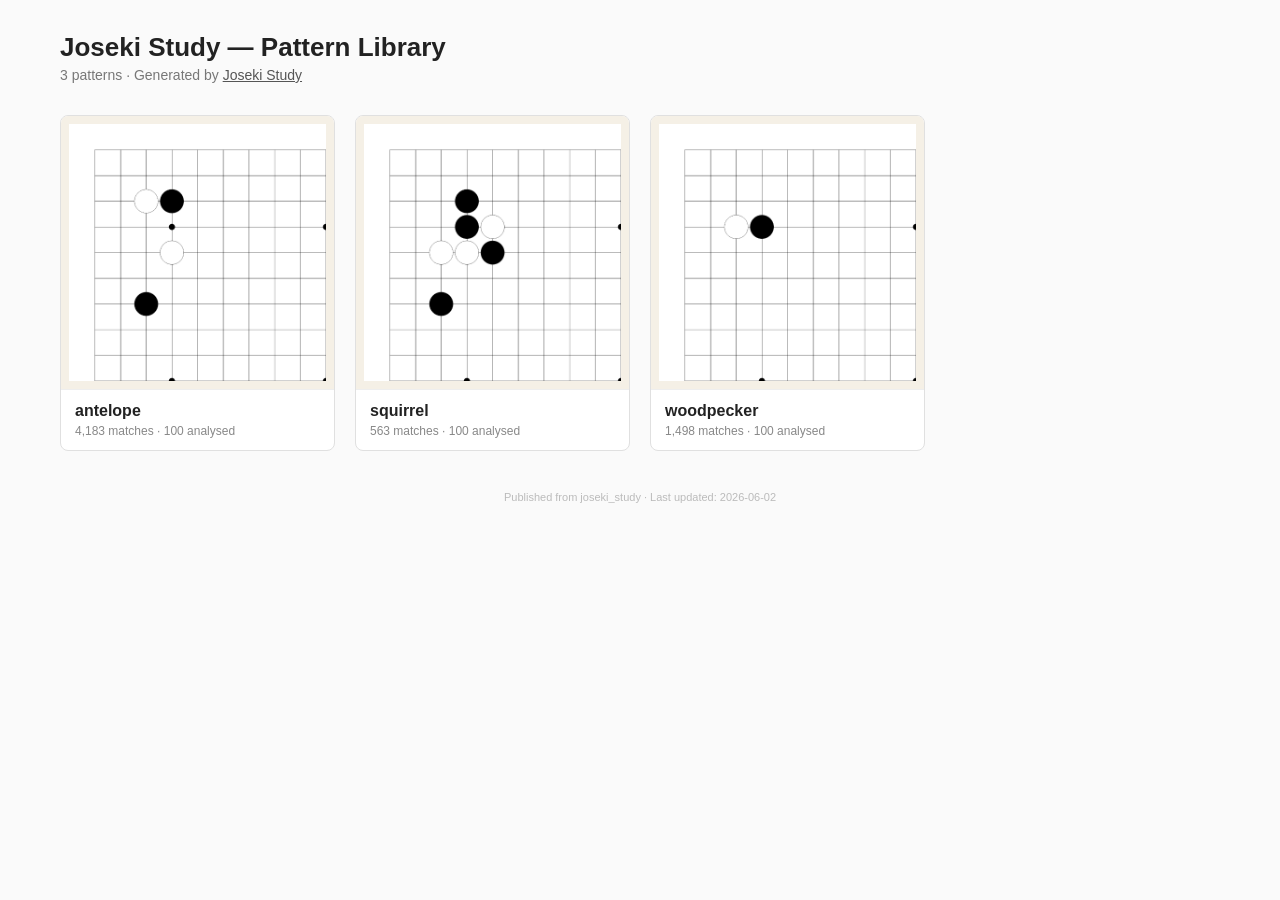
==== index.html @ 25d3db30 "Update index (2026-06-02)" ====
<!DOCTYPE html>
<html lang="en">
<head>
<meta charset="utf-8">
<meta name="viewport" content="width=device-width, initial-scale=1.0">
<title>Joseki Study &mdash; Pattern Library</title>
<style>
* { margin: 0; padding: 0; box-sizing: border-box; }
body {
  font-family: 'Segoe UI', Arial, sans-serif;
  color: #222; background: #fafafa;
  max-width: 1200px; margin: 0 auto; padding: 32px 20px;
}
h1 { font-size: 26px; margin-bottom: 4px; }
.site-subtitle { color: #777; font-size: 14px; margin-bottom: 32px; }
.site-subtitle a { color: #555; }
.card-grid {
  display: grid;
  grid-template-columns: repeat(auto-fill, minmax(240px, 1fr));
  gap: 20px;
}
.card {
  background: #fff;
  border: 1px solid #e0e0e0;
  border-radius: 8px;
  overflow: hidden;
  transition: box-shadow 0.15s;
  text-decoration: none;
  color: inherit;
  display: flex;
  flex-direction: column;
}
.card:hover { box-shadow: 0 4px 12px rgba(0,0,0,0.1); }
.card-img {
  width: 100%;
  aspect-ratio: 1;
  object-fit: contain;
  background: #f5f0e6;
  padding: 8px;
}
.card-body {
  padding: 12px 14px;
  border-top: 1px solid #eee;
}
.card-title { font-size: 16px; font-weight: 600; margin-bottom: 4px; }
.card-meta { font-size: 12px; color: #888; }
.footer {
  margin-top: 40px;
  font-size: 11px;
  color: #bbb;
  text-align: center;
}
@media (max-width: 600px) {
  .card-grid { grid-template-columns: 1fr 1fr; gap: 12px; }
}
</style>
</head>
<body>
<h1>Joseki Study &mdash; Pattern Library</h1>
<p class="site-subtitle">
  3 patterns &middot; Generated by
  <a href="https://github.com/mikekyle/joseki_study">Joseki Study</a>
</p>

<div class="card-grid">
  <a class="card" href="antelope.html">
    <img class="card-img" src="[data-uri]" alt="antelope">
    <div class="card-body">
      <div class="card-title">antelope</div>
      <div class="card-meta">4,183 matches &middot; 100 analysed</div>
    </div>
  </a>
  <a class="card" href="squirrel.html">
    <img class="card-img" src="[data-uri]" alt="squirrel">
    <div class="card-body">
      <div class="card-title">squirrel</div>
      <div class="card-meta">563 matches &middot; 100 analysed</div>
    </div>
  </a>
  <a class="card" href="woodpecker.html">
    <img class="card-img" src="[data-uri]" alt="woodpecker">
    <div class="card-body">
      <div class="card-title">woodpecker</div>
      <div class="card-meta">1,498 matches &middot; 100 analysed</div>
    </div>
  </a>
</div>

<p class="footer">Published from joseki_study &middot; Last updated: 2026-06-02</p>
</body>
</html>
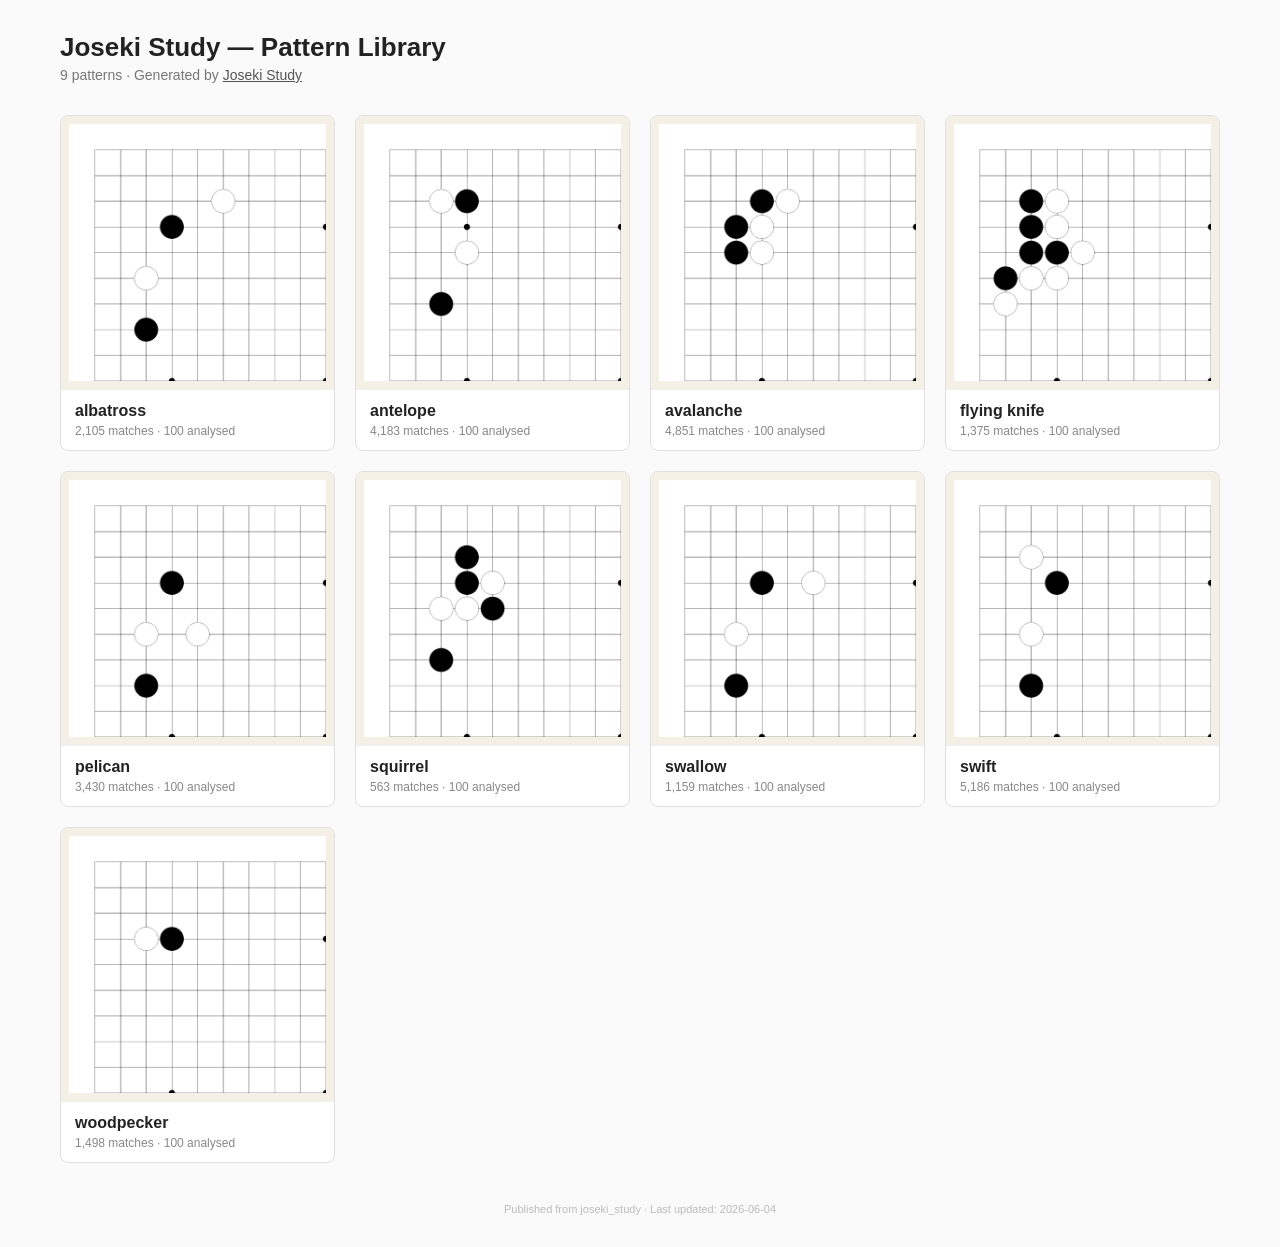
==== commit 9130fc61: "Update index (2026-06-04)" ====
--- a/index.html
+++ b/index.html
@@ -58,11 +58,18 @@
 <body>
 <h1>Joseki Study &mdash; Pattern Library</h1>
 <p class="site-subtitle">
-  3 patterns &middot; Generated by
+  9 patterns &middot; Generated by
   <a href="https://github.com/mikekyle/joseki_study">Joseki Study</a>
 </p>
 
 <div class="card-grid">
+  <a class="card" href="albatross.html">
+    <img class="card-img" src="[data-uri]" alt="albatross">
+    <div class="card-body">
+      <div class="card-title">albatross</div>
+      <div class="card-meta">2,105 matches &middot; 100 analysed</div>
+    </div>
+  </a>
   <a class="card" href="antelope.html">
     <img class="card-img" src="[data-uri]" alt="antelope">
     <div class="card-body">
@@ -70,11 +77,46 @@
       <div class="card-meta">4,183 matches &middot; 100 analysed</div>
     </div>
   </a>
+  <a class="card" href="avalanche.html">
+    <img class="card-img" src="[data-uri]" alt="avalanche">
+    <div class="card-body">
+      <div class="card-title">avalanche</div>
+      <div class="card-meta">4,851 matches &middot; 100 analysed</div>
+    </div>
+  </a>
+  <a class="card" href="flying_knife.html">
+    <img class="card-img" src="[data-uri]" alt="flying knife">
+    <div class="card-body">
+      <div class="card-title">flying knife</div>
+      <div class="card-meta">1,375 matches &middot; 100 analysed</div>
+    </div>
+  </a>
+  <a class="card" href="pelican.html">
+    <img class="card-img" src="[data-uri]" alt="pelican">
+    <div class="card-body">
+      <div class="card-title">pelican</div>
+      <div class="card-meta">3,430 matches &middot; 100 analysed</div>
+    </div>
+  </a>
   <a class="card" href="squirrel.html">
     <img class="card-img" src="[data-uri]" alt="squirrel">
     <div class="card-body">
       <div class="card-title">squirrel</div>
       <div class="card-meta">563 matches &middot; 100 analysed</div>
+    </div>
+  </a>
+  <a class="card" href="swallow.html">
+    <img class="card-img" src="[data-uri]" alt="swallow">
+    <div class="card-body">
+      <div class="card-title">swallow</div>
+      <div class="card-meta">1,159 matches &middot; 100 analysed</div>
+    </div>
+  </a>
+  <a class="card" href="swift.html">
+    <img class="card-img" src="[data-uri]" alt="swift">
+    <div class="card-body">
+      <div class="card-title">swift</div>
+      <div class="card-meta">5,186 matches &middot; 100 analysed</div>
     </div>
   </a>
   <a class="card" href="woodpecker.html">
@@ -86,6 +128,6 @@
   </a>
 </div>
 
-<p class="footer">Published from joseki_study &middot; Last updated: 2026-06-02</p>
+<p class="footer">Published from joseki_study &middot; Last updated: 2026-06-04</p>
 </body>
 </html>
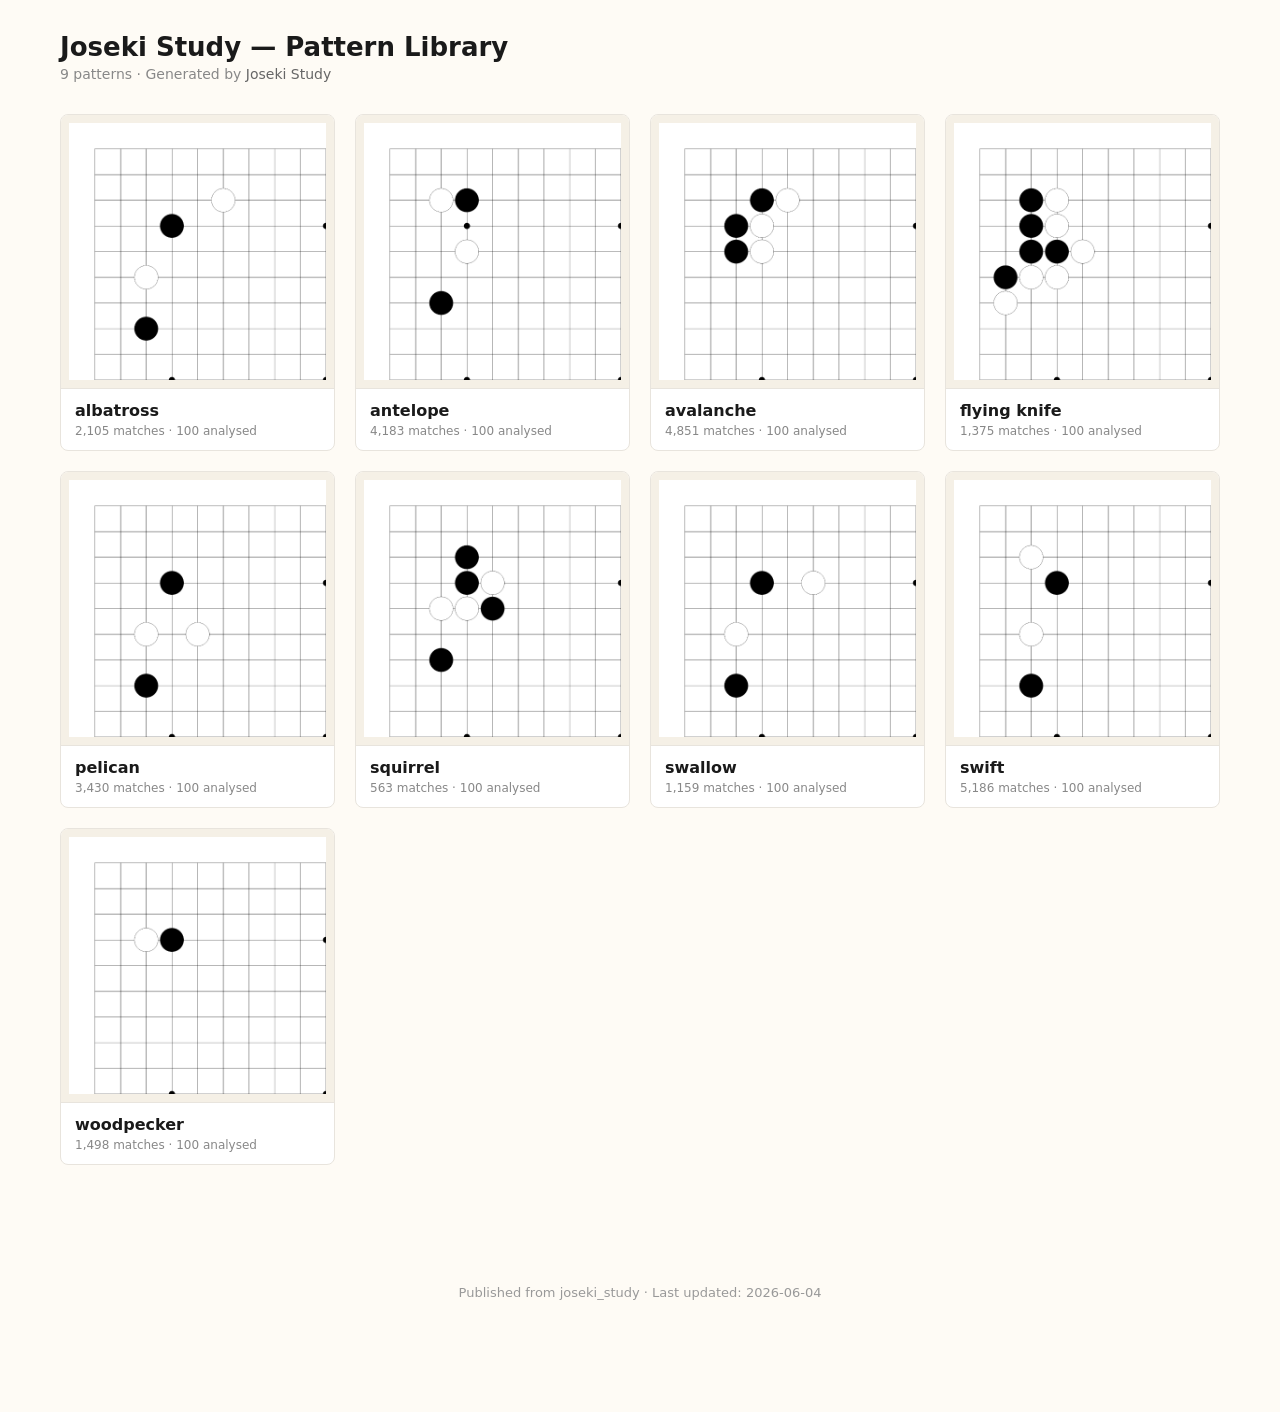
==== commit 9ce52a52: "Update index (2026-06-04)" ====
--- a/index.html
+++ b/index.html
@@ -6,14 +6,17 @@
 <title>Joseki Study &mdash; Pattern Library</title>
 <style>
 * { margin: 0; padding: 0; box-sizing: border-box; }
+::selection { background: #D67A60; color: #fff; }
 body {
-  font-family: 'Segoe UI', Arial, sans-serif;
-  color: #222; background: #fafafa;
+  font-family: 'Inter', 'Source Sans Pro', 'Segoe UI', system-ui, sans-serif;
+  color: #292929; background: #FEFBF5;
   max-width: 1200px; margin: 0 auto; padding: 32px 20px;
+  -webkit-font-smoothing: antialiased;
 }
-h1 { font-size: 26px; margin-bottom: 4px; }
-.site-subtitle { color: #777; font-size: 14px; margin-bottom: 32px; }
-.site-subtitle a { color: #555; }
+h1 { font-size: 26px; margin-bottom: 4px; color: #1a1a1a; }
+.site-subtitle { color: #888; font-size: 14px; margin-bottom: 32px; }
+.site-subtitle a { color: #666; text-decoration: none; transition: color 0.2s; }
+.site-subtitle a:hover { color: #D67A60; text-decoration: underline; text-underline-offset: 4px; }
 .card-grid {
   display: grid;
   grid-template-columns: repeat(auto-fill, minmax(240px, 1fr));
@@ -21,16 +24,16 @@
 }
 .card {
   background: #fff;
-  border: 1px solid #e0e0e0;
+  border: 1px solid #e8e4dd;
   border-radius: 8px;
   overflow: hidden;
-  transition: box-shadow 0.15s;
+  transition: box-shadow 0.2s, border-color 0.2s;
   text-decoration: none;
   color: inherit;
   display: flex;
   flex-direction: column;
 }
-.card:hover { box-shadow: 0 4px 12px rgba(0,0,0,0.1); }
+.card:hover { box-shadow: 0 4px 16px rgba(0,0,0,0.08); border-color: #D67A60; }
 .card-img {
   width: 100%;
   aspect-ratio: 1;
@@ -40,14 +43,15 @@
 }
 .card-body {
   padding: 12px 14px;
-  border-top: 1px solid #eee;
+  border-top: 1px solid #e8e4dd;
 }
-.card-title { font-size: 16px; font-weight: 600; margin-bottom: 4px; }
+.card-title { font-size: 16px; font-weight: 600; margin-bottom: 4px; color: #1a1a1a; }
 .card-meta { font-size: 12px; color: #888; }
 .footer {
-  margin-top: 40px;
-  font-size: 11px;
-  color: #bbb;
+  margin-top: 60px;
+  padding: 60px 40px 80px;
+  font-size: 13px;
+  color: #999;
   text-align: center;
 }
 @media (max-width: 600px) {
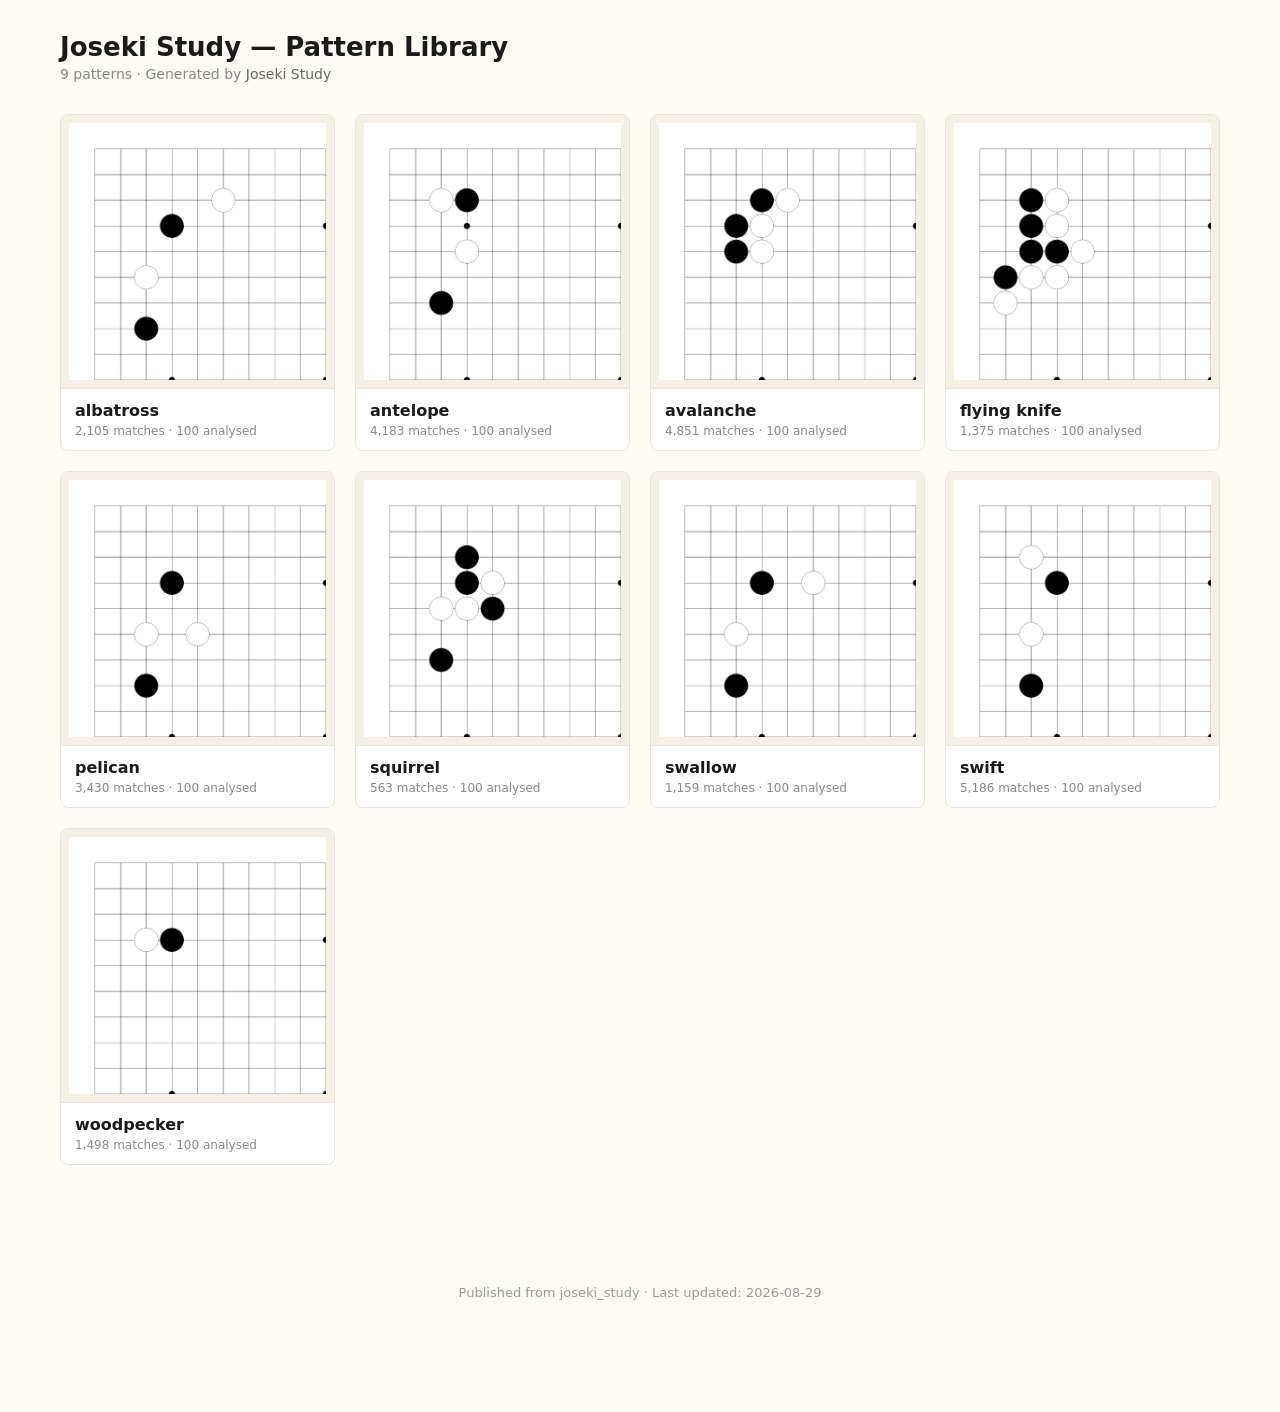
==== commit 65880f41: "Update index (2026-08-29)" ====
--- a/index.html
+++ b/index.html
@@ -132,6 +132,6 @@
   </a>
 </div>
 
-<p class="footer">Published from joseki_study &middot; Last updated: 2026-06-04</p>
+<p class="footer">Published from joseki_study &middot; Last updated: 2026-08-29</p>
 </body>
 </html>
